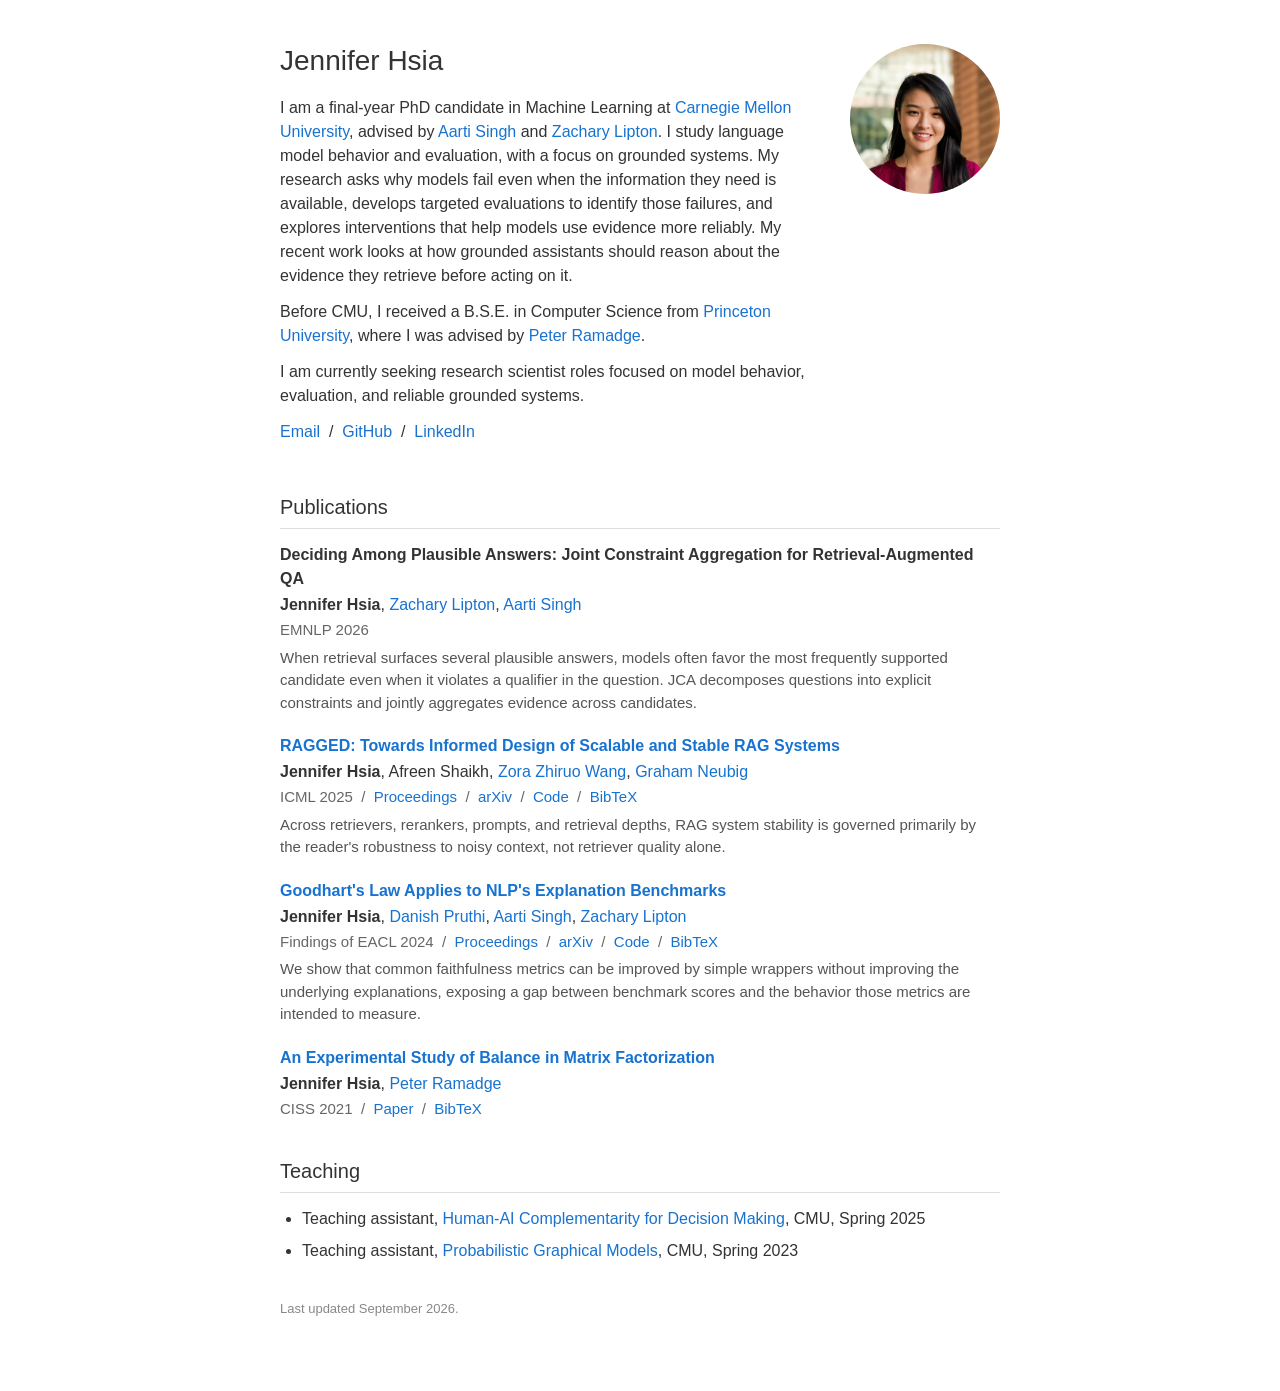
==== index.html @ fed61ab7 "Remove Current Research section, tighten header, bust stylesheet cache Fold a general sentence about" ====
<!doctype html>
<html lang="en">
<head>
  <meta charset="utf-8">
  <meta name="viewport" content="width=device-width, initial-scale=1">
  <title>Jennifer Hsia</title>
  <meta name="author" content="Jennifer Hsia">
  <meta
    name="description"
    content="Jennifer Hsia is a Machine Learning PhD candidate at Carnegie Mellon University researching language model behavior, evaluation, and grounded systems."
  >
  <link rel="canonical" href="https://jenhsia.github.io/">
  <link rel="icon" type="image/jpeg" href="images/avatar.jpg">

  <meta property="og:title" content="Jennifer Hsia">
  <meta
    property="og:description"
    content="Machine Learning PhD candidate at Carnegie Mellon University researching language model behavior, evaluation, and grounded systems."
  >
  <meta property="og:type" content="website">
  <meta property="og:url" content="https://jenhsia.github.io/">
  <meta property="og:image" content="https://jenhsia.github.io/images/avatar.jpg">
  <meta name="twitter:card" content="summary">

  <link rel="stylesheet" href="stylesheet.css?v=3">
</head>

<body>
  <main>
    <header class="about">
      <div class="about-text">
        <h1>Jennifer Hsia</h1>
        <p>
          I am a final-year PhD candidate in Machine Learning at
          <a href="https://www.ml.cmu.edu/">Carnegie Mellon University</a>, advised by
          <a href="https://www.cs.cmu.edu/~aarti/">Aarti Singh</a> and
          <a href="https://www.zacharylipton.com/">Zachary Lipton</a>.
          I study language model behavior and evaluation, with a focus on grounded systems.
          My research asks why models fail even when the information they need is available,
          develops targeted evaluations to identify those failures, and explores interventions
          that help models use evidence more reliably. My recent work looks at how grounded
          assistants should reason about the evidence they retrieve before acting on it.
        </p>
        <p>
          Before CMU, I received a B.S.E. in Computer Science from
          <a href="https://www.princeton.edu/">Princeton University</a>, where I was advised by
          <a href="http://faculty.ee.princeton.edu/ramadge/doku.html">Peter Ramadge</a>.
        </p>
        <p>
          I am currently seeking research scientist roles focused on model behavior,
          evaluation, and reliable grounded systems.
        </p>
        <p class="links">
          <a href="mailto:jennifer.hsia2@gmail.com">Email</a> &nbsp;/&nbsp;
          <a href="https://github.com/jenhsia">GitHub</a> &nbsp;/&nbsp;
          <a href="https://www.linkedin.com/in/jennifer-h-b90144131/">LinkedIn</a>
        </p>
      </div>
      <img class="portrait" src="images/avatar.jpg" alt="Jennifer Hsia">
    </header>


    <section id="publications">
      <h2>Publications</h2>

      <div class="pub">
        <p class="pub-title">
          Deciding Among Plausible Answers: Joint Constraint Aggregation for Retrieval-Augmented QA
        </p>
        <p class="pub-authors">
          <strong>Jennifer Hsia</strong>,
          <a href="https://www.zacharylipton.com/">Zachary Lipton</a>,
          <a href="https://www.cs.cmu.edu/~aarti/">Aarti Singh</a>
        </p>
        <p class="pub-venue">EMNLP 2026</p>
        <p class="pub-summary">
          When retrieval surfaces several plausible answers, models often favor the most
          frequently supported candidate even when it violates a qualifier in the question.
          JCA decomposes questions into explicit constraints and jointly aggregates evidence
          across candidates.
        </p>
      </div>

      <div class="pub">
        <p class="pub-title">
          <a href="https://proceedings.mlr.press/v267/hsia25a.html">
            RAGGED: Towards Informed Design of Scalable and Stable RAG Systems
          </a>
        </p>
        <p class="pub-authors">
          <strong>Jennifer Hsia</strong>,
          Afreen Shaikh,
          <a href="https://zorazrw.github.io/">Zora Zhiruo Wang</a>,
          <a href="https://www.phontron.com/">Graham Neubig</a>
        </p>
        <p class="pub-venue">
          ICML 2025 &nbsp;/&nbsp;
          <a href="https://proceedings.mlr.press/v267/hsia25a.html">Proceedings</a> &nbsp;/&nbsp;
          <a href="https://arxiv.org/abs/2403.09040">arXiv</a> &nbsp;/&nbsp;
          <a href="https://github.com/neulab/ragged">Code</a> &nbsp;/&nbsp;
          <a href="data/RAGGED_bib.html">BibTeX</a>
        </p>
        <p class="pub-summary">
          Across retrievers, rerankers, prompts, and retrieval depths, RAG system stability
          is governed primarily by the reader's robustness to noisy context, not retriever
          quality alone.
        </p>
      </div>

      <div class="pub">
        <p class="pub-title">
          <a href="https://aclanthology.org/2024.findings-eacl.88/">
            Goodhart's Law Applies to NLP's Explanation Benchmarks
          </a>
        </p>
        <p class="pub-authors">
          <strong>Jennifer Hsia</strong>,
          <a href="https://danishpruthi.com/">Danish Pruthi</a>,
          <a href="https://www.cs.cmu.edu/~aarti/">Aarti Singh</a>,
          <a href="https://www.zacharylipton.com/">Zachary Lipton</a>
        </p>
        <p class="pub-venue">
          Findings of EACL 2024 &nbsp;/&nbsp;
          <a href="https://aclanthology.org/2024.findings-eacl.88/">Proceedings</a> &nbsp;/&nbsp;
          <a href="https://arxiv.org/abs/2308.14272">arXiv</a> &nbsp;/&nbsp;
          <a href="https://github.com/jenhsia/goodhart_nlp_explainability">Code</a> &nbsp;/&nbsp;
          <a href="data/Goodharts_bib.html">BibTeX</a>
        </p>
        <p class="pub-summary">
          We show that common faithfulness metrics can be improved by simple wrappers without
          improving the underlying explanations, exposing a gap between benchmark scores and
          the behavior those metrics are intended to measure.
        </p>
      </div>

      <div class="pub">
        <p class="pub-title">
          <a href="https://par.nsf.gov/servlets/purl/10299393">
            An Experimental Study of Balance in Matrix Factorization
          </a>
        </p>
        <p class="pub-authors">
          <strong>Jennifer Hsia</strong>,
          <a href="http://faculty.ee.princeton.edu/ramadge/doku.html">Peter Ramadge</a>
        </p>
        <p class="pub-venue">
          CISS 2021 &nbsp;/&nbsp;
          <a href="https://par.nsf.gov/servlets/purl/10299393">Paper</a> &nbsp;/&nbsp;
          <a href="data/MatrixFactorization_bib.html">BibTeX</a>
        </p>
      </div>
    </section>

    <section id="teaching">
      <h2>Teaching</h2>
      <ul>
        <li>
          Teaching assistant,
          <a href="https://www.cmu.edu/dietrich/sds/ddmlab/cotyweb/syllabus/Syllabus_10-736_88-836_88-436.pdf">Human-AI Complementarity for Decision Making</a>,
          CMU, Spring 2025
        </li>
        <li>
          Teaching assistant,
          <a href="https://andrejristeski.github.io/10708-S23/">Probabilistic Graphical Models</a>,
          CMU, Spring 2023
        </li>
      </ul>
    </section>

    <footer>
      <p>Last updated September 2026.</p>
    </footer>
  </main>
</body>
</html>
---- stylesheet.css ----
body {
  margin: 0;
  padding: 0;
  background: #ffffff;
  color: #333333;
  font-family: "Helvetica Neue", Helvetica, Arial, sans-serif;
  font-size: 16px;
  line-height: 1.5;
}

main {
  max-width: 720px;
  margin: 0 auto;
  padding: 40px 20px 60px;
}

a {
  color: #1772d0;
  text-decoration: none;
}

a:hover,
a:focus {
  text-decoration: underline;
}

h1 {
  margin: 0 0 14px;
  font-size: 28px;
  font-weight: normal;
}

h2 {
  margin: 0 0 14px;
  padding-bottom: 6px;
  border-bottom: 1px solid #dddddd;
  font-size: 20px;
  font-weight: normal;
}

p {
  margin: 0 0 12px;
}

.about {
  display: flex;
  align-items: flex-start;
  gap: 28px;
  margin-bottom: 36px;
}

.about-text {
  flex: 1;
  min-width: 0;
}

.portrait {
  flex: 0 0 150px;
  width: 150px;
  height: 150px;
  border-radius: 50%;
  object-fit: cover;
  margin-top: 4px;
}

section {
  margin-bottom: 36px;
}

.pub {
  margin-bottom: 20px;
}

.pub p {
  margin: 0 0 2px;
}

.pub-title {
  font-weight: bold;
}

.pub-venue {
  color: #666666;
  font-size: 15px;
}

.pub-summary {
  margin-top: 5px !important;
  color: #555555;
  font-size: 15px;
}

ul {
  margin: 0;
  padding-left: 22px;
}

li {
  margin-bottom: 8px;
}

footer {
  color: #888888;
  font-size: 13px;
}

@media (max-width: 600px) {
  .about {
    flex-direction: column-reverse;
    align-items: flex-start;
    gap: 18px;
  }

  .portrait {
    width: 130px;
    height: 130px;
    flex-basis: auto;
  }

  h1 {
    font-size: 26px;
  }
}
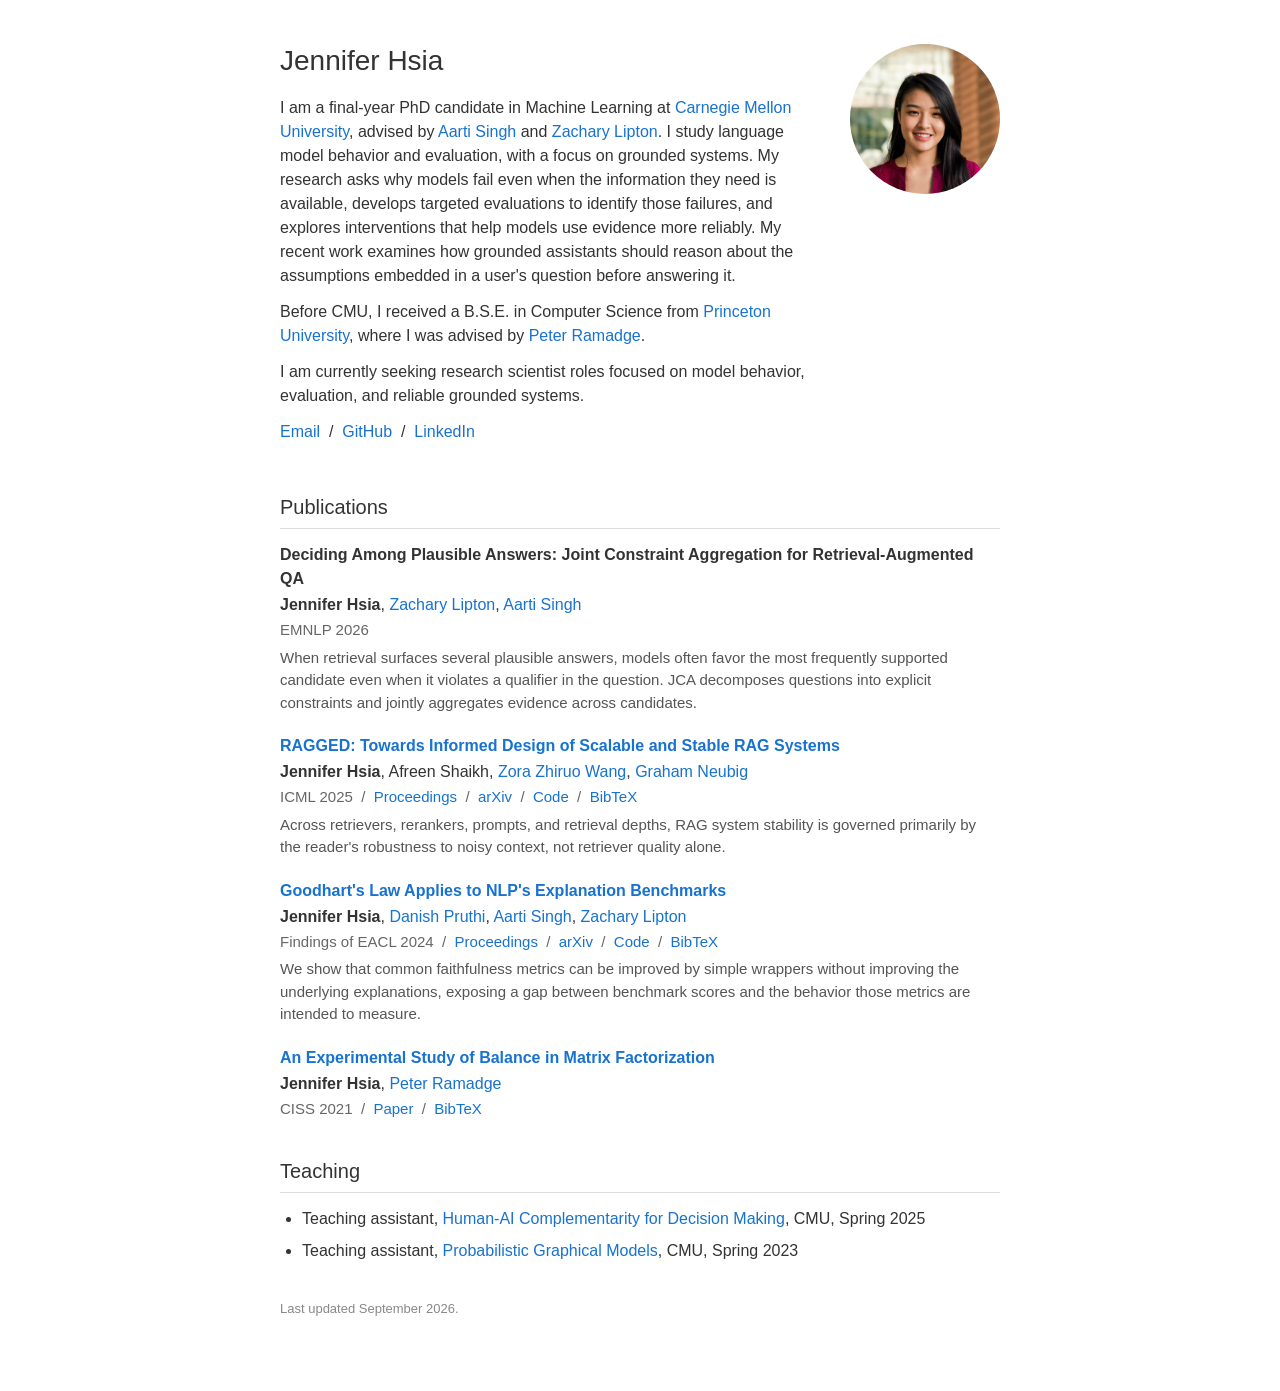
==== commit 54de970f: "Reword recent-work sentence in bio Co-Authored-By: Claude Fable 5.1 <noreply@anthropic.com>" ====
--- a/index.html
+++ b/index.html
@@ -38,8 +38,9 @@
           I study language model behavior and evaluation, with a focus on grounded systems.
           My research asks why models fail even when the information they need is available,
           develops targeted evaluations to identify those failures, and explores interventions
-          that help models use evidence more reliably. My recent work looks at how grounded
-          assistants should reason about the evidence they retrieve before acting on it.
+          that help models use evidence more reliably. My recent work examines how grounded
+          assistants should reason about the assumptions embedded in a user's question
+          before answering it.
         </p>
         <p>
           Before CMU, I received a B.S.E. in Computer Science from
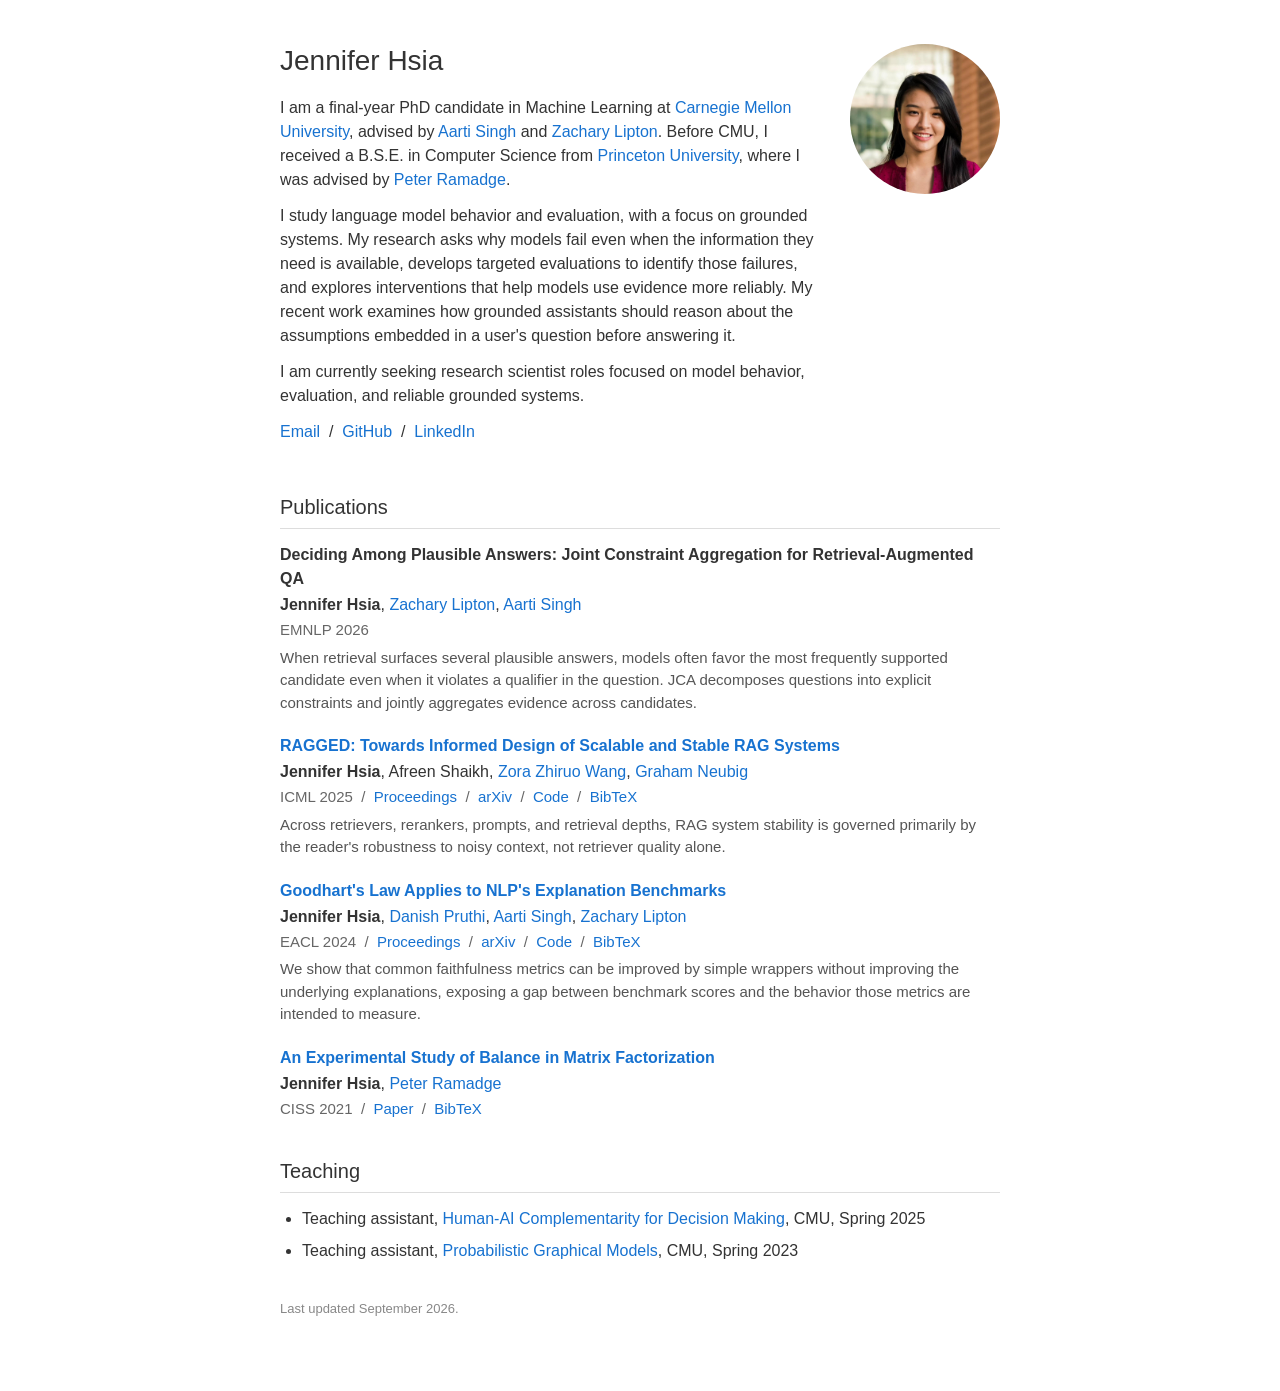
==== commit d330ee06: "Split bio into two paragraphs; shorten EACL venue label Co-Authored-By: Claude Fable 5.1 <noreply@an" ====
--- a/index.html
+++ b/index.html
@@ -35,17 +35,17 @@
           <a href="https://www.ml.cmu.edu/">Carnegie Mellon University</a>, advised by
           <a href="https://www.cs.cmu.edu/~aarti/">Aarti Singh</a> and
           <a href="https://www.zacharylipton.com/">Zachary Lipton</a>.
+          Before CMU, I received a B.S.E. in Computer Science from
+          <a href="https://www.princeton.edu/">Princeton University</a>, where I was advised by
+          <a href="http://faculty.ee.princeton.edu/ramadge/doku.html">Peter Ramadge</a>.
+        </p>
+        <p>
           I study language model behavior and evaluation, with a focus on grounded systems.
           My research asks why models fail even when the information they need is available,
           develops targeted evaluations to identify those failures, and explores interventions
           that help models use evidence more reliably. My recent work examines how grounded
           assistants should reason about the assumptions embedded in a user's question
           before answering it.
-        </p>
-        <p>
-          Before CMU, I received a B.S.E. in Computer Science from
-          <a href="https://www.princeton.edu/">Princeton University</a>, where I was advised by
-          <a href="http://faculty.ee.princeton.edu/ramadge/doku.html">Peter Ramadge</a>.
         </p>
         <p>
           I am currently seeking research scientist roles focused on model behavior,
@@ -121,7 +121,7 @@
           <a href="https://www.zacharylipton.com/">Zachary Lipton</a>
         </p>
         <p class="pub-venue">
-          Findings of EACL 2024 &nbsp;/&nbsp;
+          EACL 2024 &nbsp;/&nbsp;
           <a href="https://aclanthology.org/2024.findings-eacl.88/">Proceedings</a> &nbsp;/&nbsp;
           <a href="https://arxiv.org/abs/2308.14272">arXiv</a> &nbsp;/&nbsp;
           <a href="https://github.com/jenhsia/goodhart_nlp_explainability">Code</a> &nbsp;/&nbsp;
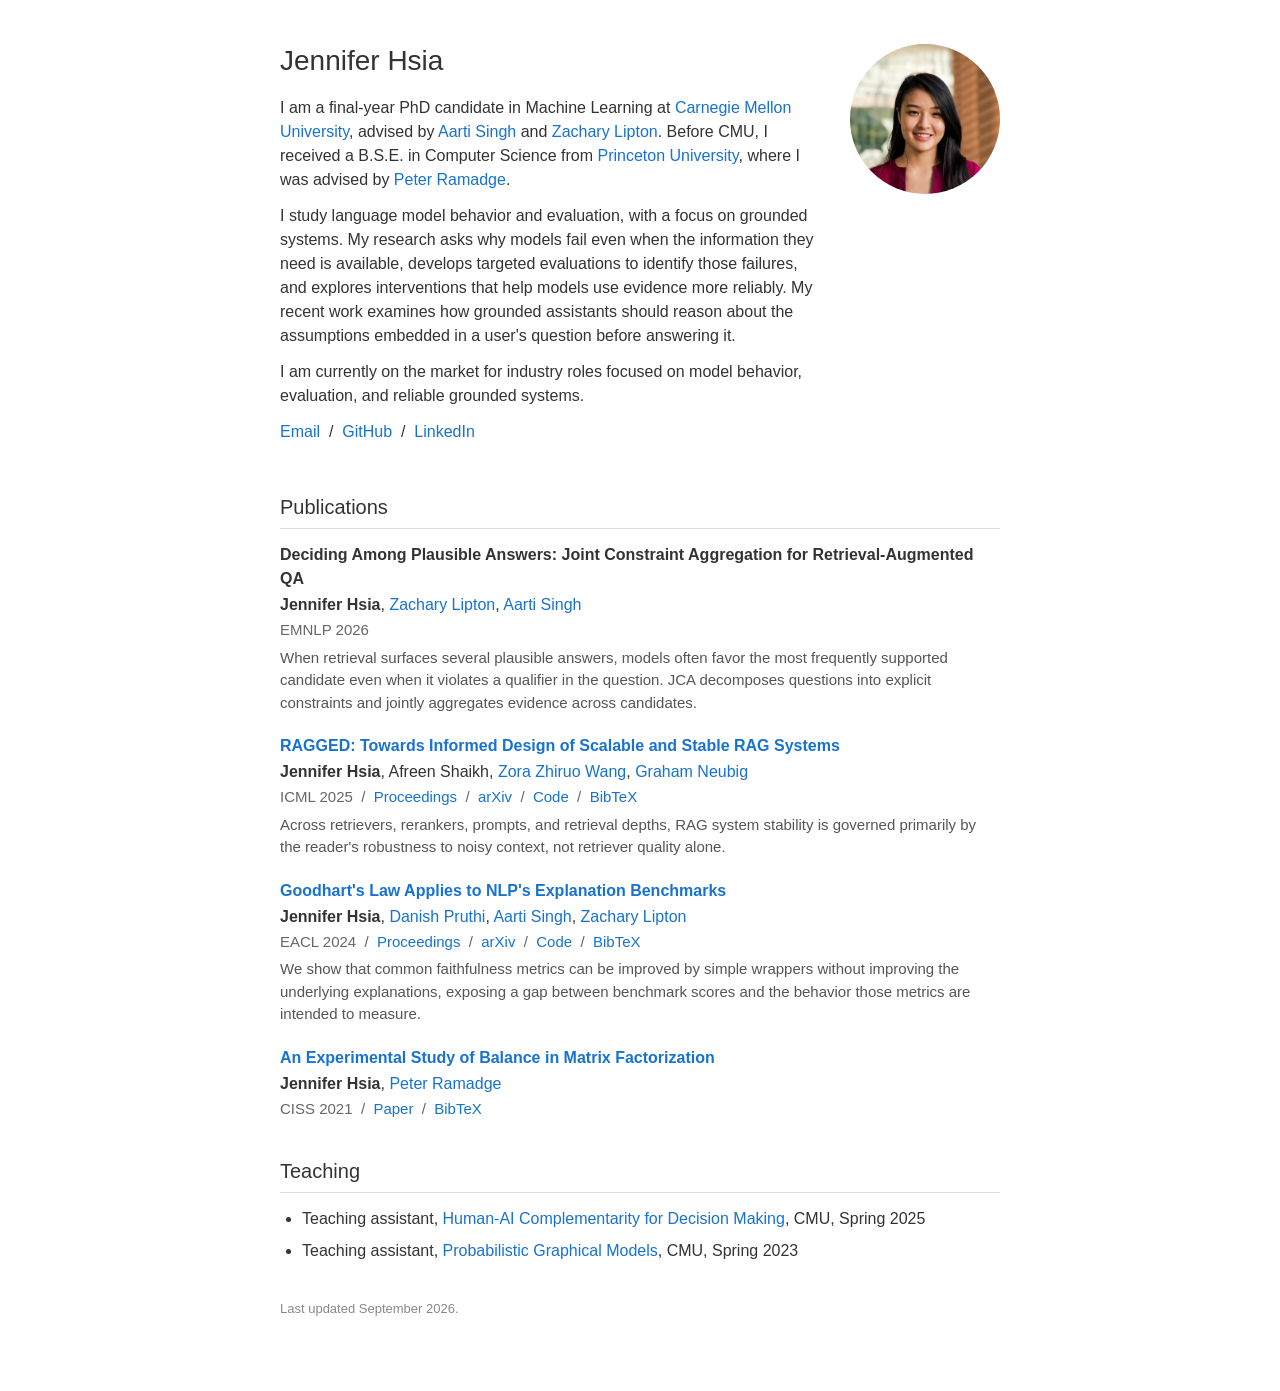
==== commit 13eb7f9e: "Update job market description in index.html" ====
--- a/index.html
+++ b/index.html
@@ -48,7 +48,7 @@
           before answering it.
         </p>
         <p>
-          I am currently seeking research scientist roles focused on model behavior,
+          I am currently on the market for industry roles focused on model behavior,
           evaluation, and reliable grounded systems.
         </p>
         <p class="links">
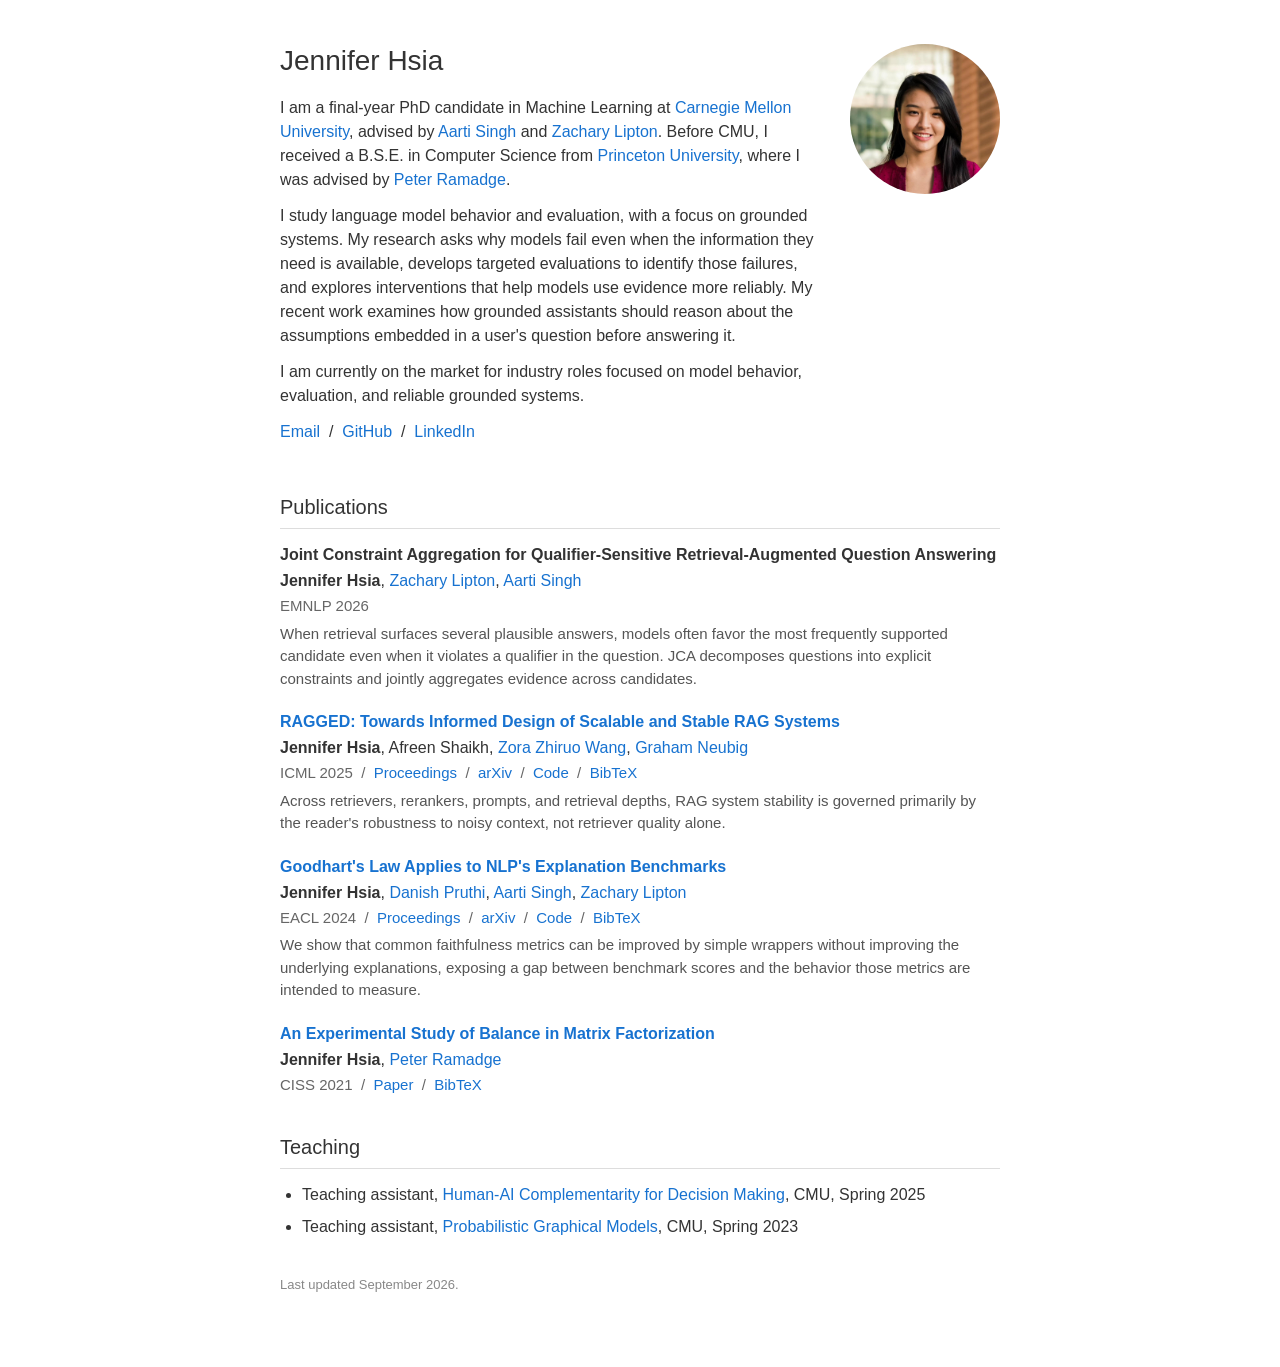
==== commit e070a2e2: "Update publication title for clarity" ====
--- a/index.html
+++ b/index.html
@@ -66,7 +66,7 @@
 
       <div class="pub">
         <p class="pub-title">
-          Deciding Among Plausible Answers: Joint Constraint Aggregation for Retrieval-Augmented QA
+          Joint Constraint Aggregation for Qualifier-Sensitive Retrieval-Augmented Question Answering
         </p>
         <p class="pub-authors">
           <strong>Jennifer Hsia</strong>,
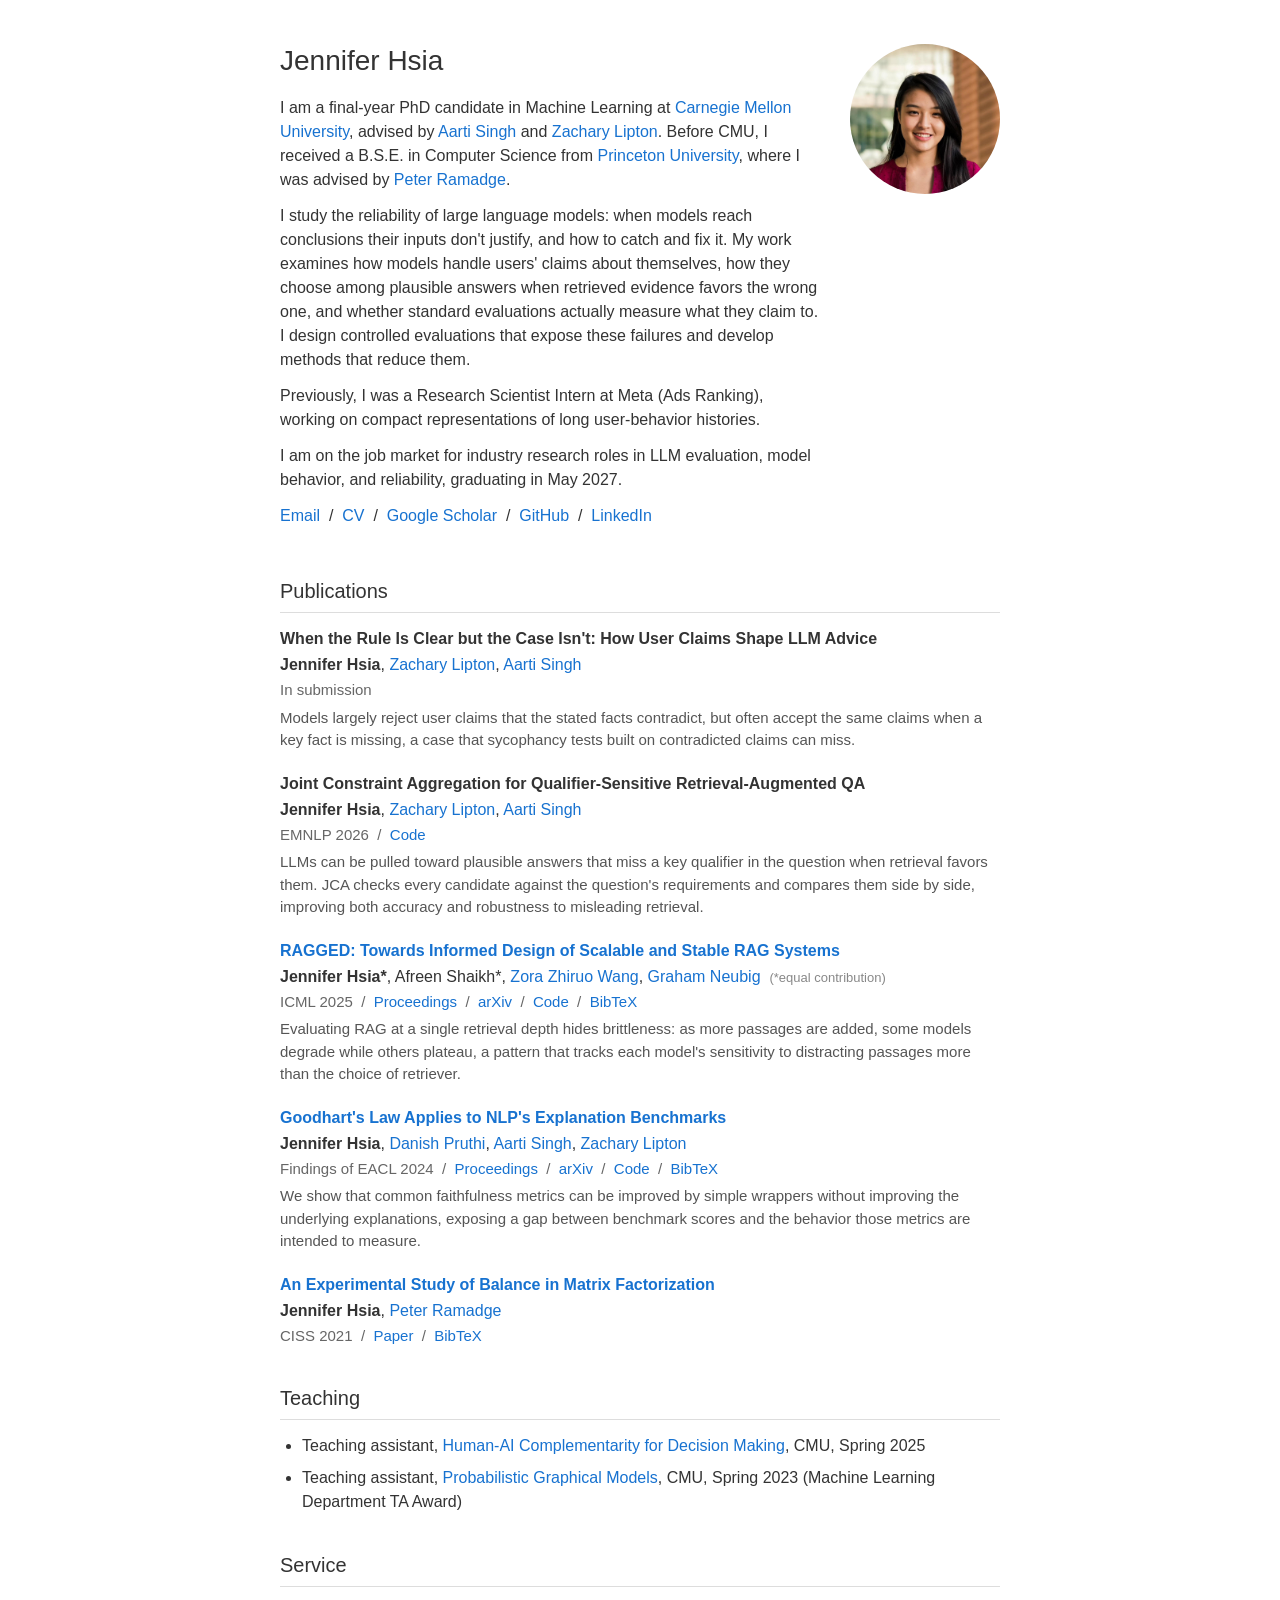
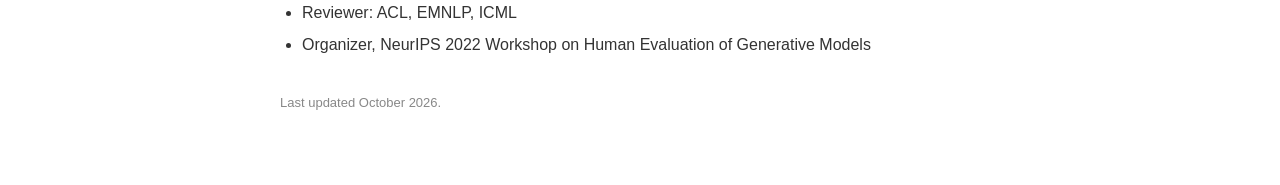
==== commit 559a09f9: "Refresh bio and publications; add CV, Google Scholar link, and Service section Reframe the bio aroun" ====
--- a/index.html
+++ b/index.html
@@ -7,7 +7,7 @@
   <meta name="author" content="Jennifer Hsia">
   <meta
     name="description"
-    content="Jennifer Hsia is a Machine Learning PhD candidate at Carnegie Mellon University researching language model behavior, evaluation, and grounded systems."
+    content="Jennifer Hsia is a Machine Learning PhD candidate at Carnegie Mellon University working on LLM reliability: evaluations that expose model failures and methods that reduce them."
   >
   <link rel="canonical" href="https://jenhsia.github.io/">
   <link rel="icon" type="image/jpeg" href="images/avatar.jpg">
@@ -15,14 +15,14 @@
   <meta property="og:title" content="Jennifer Hsia">
   <meta
     property="og:description"
-    content="Machine Learning PhD candidate at Carnegie Mellon University researching language model behavior, evaluation, and grounded systems."
+    content="Machine Learning PhD candidate at Carnegie Mellon University working on LLM reliability: evaluations that expose model failures and methods that reduce them."
   >
   <meta property="og:type" content="website">
   <meta property="og:url" content="https://jenhsia.github.io/">
   <meta property="og:image" content="https://jenhsia.github.io/images/avatar.jpg">
   <meta name="twitter:card" content="summary">
 
-  <link rel="stylesheet" href="stylesheet.css?v=3">
+  <link rel="stylesheet" href="stylesheet.css?v=4">
 </head>
 
 <body>
@@ -40,19 +40,25 @@
           <a href="http://faculty.ee.princeton.edu/ramadge/doku.html">Peter Ramadge</a>.
         </p>
         <p>
-          I study language model behavior and evaluation, with a focus on grounded systems.
-          My research asks why models fail even when the information they need is available,
-          develops targeted evaluations to identify those failures, and explores interventions
-          that help models use evidence more reliably. My recent work examines how grounded
-          assistants should reason about the assumptions embedded in a user's question
-          before answering it.
-        </p>
-        <p>
-          I am currently on the market for industry roles focused on model behavior,
-          evaluation, and reliable grounded systems.
+          I study the reliability of large language models: when models reach conclusions
+          their inputs don't justify, and how to catch and fix it. My work examines how models
+          handle users' claims about themselves, how they choose among plausible answers when
+          retrieved evidence favors the wrong one, and whether standard evaluations actually
+          measure what they claim to. I design controlled evaluations that expose these
+          failures and develop methods that reduce them.
+        </p>
+        <p>
+          Previously, I was a Research Scientist Intern at Meta (Ads Ranking), working on
+          compact representations of long user-behavior histories.
+        </p>
+        <p>
+          I am on the job market for industry research roles in LLM evaluation, model
+          behavior, and reliability, graduating in May 2027.
         </p>
         <p class="links">
           <a href="mailto:jennifer.hsia2@gmail.com">Email</a> &nbsp;/&nbsp;
+          <a href="Jennifer_Hsia_CV.pdf">CV</a> &nbsp;/&nbsp;
+          <a href="https://scholar.google.com/citations?user=4i-T-5UAAAAJ&amp;hl=en">Google Scholar</a> &nbsp;/&nbsp;
           <a href="https://github.com/jenhsia">GitHub</a> &nbsp;/&nbsp;
           <a href="https://www.linkedin.com/in/jennifer-h-b90144131/">LinkedIn</a>
         </p>
@@ -66,19 +72,39 @@
 
       <div class="pub">
         <p class="pub-title">
-          Joint Constraint Aggregation for Qualifier-Sensitive Retrieval-Augmented Question Answering
+          When the Rule Is Clear but the Case Isn't: How User Claims Shape LLM Advice
         </p>
         <p class="pub-authors">
           <strong>Jennifer Hsia</strong>,
           <a href="https://www.zacharylipton.com/">Zachary Lipton</a>,
           <a href="https://www.cs.cmu.edu/~aarti/">Aarti Singh</a>
         </p>
-        <p class="pub-venue">EMNLP 2026</p>
-        <p class="pub-summary">
-          When retrieval surfaces several plausible answers, models often favor the most
-          frequently supported candidate even when it violates a qualifier in the question.
-          JCA decomposes questions into explicit constraints and jointly aggregates evidence
-          across candidates.
+        <p class="pub-venue">In submission</p>
+        <p class="pub-summary">
+          Models largely reject user claims that the stated facts contradict, but often accept
+          the same claims when a key fact is missing, a case that sycophancy tests built on
+          contradicted claims can miss.
+        </p>
+      </div>
+
+      <div class="pub">
+        <p class="pub-title">
+          Joint Constraint Aggregation for Qualifier-Sensitive Retrieval-Augmented QA
+        </p>
+        <p class="pub-authors">
+          <strong>Jennifer Hsia</strong>,
+          <a href="https://www.zacharylipton.com/">Zachary Lipton</a>,
+          <a href="https://www.cs.cmu.edu/~aarti/">Aarti Singh</a>
+        </p>
+        <p class="pub-venue">
+          EMNLP 2026 &nbsp;/&nbsp;
+          <a href="https://github.com/jenhsia/joint_constraint_aggregation">Code</a>
+        </p>
+        <p class="pub-summary">
+          LLMs can be pulled toward plausible answers that miss a key qualifier in the question
+          when retrieval favors them. JCA checks every candidate against the question's
+          requirements and compares them side by side, improving both accuracy and robustness
+          to misleading retrieval.
         </p>
       </div>
 
@@ -89,10 +115,11 @@
           </a>
         </p>
         <p class="pub-authors">
-          <strong>Jennifer Hsia</strong>,
-          Afreen Shaikh,
+          <strong>Jennifer Hsia*</strong>,
+          Afreen Shaikh*,
           <a href="https://zorazrw.github.io/">Zora Zhiruo Wang</a>,
           <a href="https://www.phontron.com/">Graham Neubig</a>
+          &nbsp;<span class="pub-note">(*equal contribution)</span>
         </p>
         <p class="pub-venue">
           ICML 2025 &nbsp;/&nbsp;
@@ -102,9 +129,9 @@
           <a href="data/RAGGED_bib.html">BibTeX</a>
         </p>
         <p class="pub-summary">
-          Across retrievers, rerankers, prompts, and retrieval depths, RAG system stability
-          is governed primarily by the reader's robustness to noisy context, not retriever
-          quality alone.
+          Evaluating RAG at a single retrieval depth hides brittleness: as more passages are
+          added, some models degrade while others plateau, a pattern that tracks each model's
+          sensitivity to distracting passages more than the choice of retriever.
         </p>
       </div>
 
@@ -121,7 +148,7 @@
           <a href="https://www.zacharylipton.com/">Zachary Lipton</a>
         </p>
         <p class="pub-venue">
-          EACL 2024 &nbsp;/&nbsp;
+          Findings of EACL 2024 &nbsp;/&nbsp;
           <a href="https://aclanthology.org/2024.findings-eacl.88/">Proceedings</a> &nbsp;/&nbsp;
           <a href="https://arxiv.org/abs/2308.14272">arXiv</a> &nbsp;/&nbsp;
           <a href="https://github.com/jenhsia/goodhart_nlp_explainability">Code</a> &nbsp;/&nbsp;
@@ -163,13 +190,21 @@
         <li>
           Teaching assistant,
           <a href="https://andrejristeski.github.io/10708-S23/">Probabilistic Graphical Models</a>,
-          CMU, Spring 2023
+          CMU, Spring 2023 (Machine Learning Department TA Award)
         </li>
       </ul>
     </section>
 
+    <section id="service">
+      <h2>Service</h2>
+      <ul>
+        <li>Reviewer: ACL, EMNLP, ICML</li>
+        <li>Organizer, NeurIPS 2022 Workshop on Human Evaluation of Generative Models</li>
+      </ul>
+    </section>
+
     <footer>
-      <p>Last updated September 2026.</p>
+      <p>Last updated October 2026.</p>
     </footer>
   </main>
 </body>
--- a/stylesheet.css
+++ b/stylesheet.css
@@ -121,3 +121,8 @@
     font-size: 26px;
   }
 }
+
+.pub-note {
+  color: #888888;
+  font-size: 13px;
+}
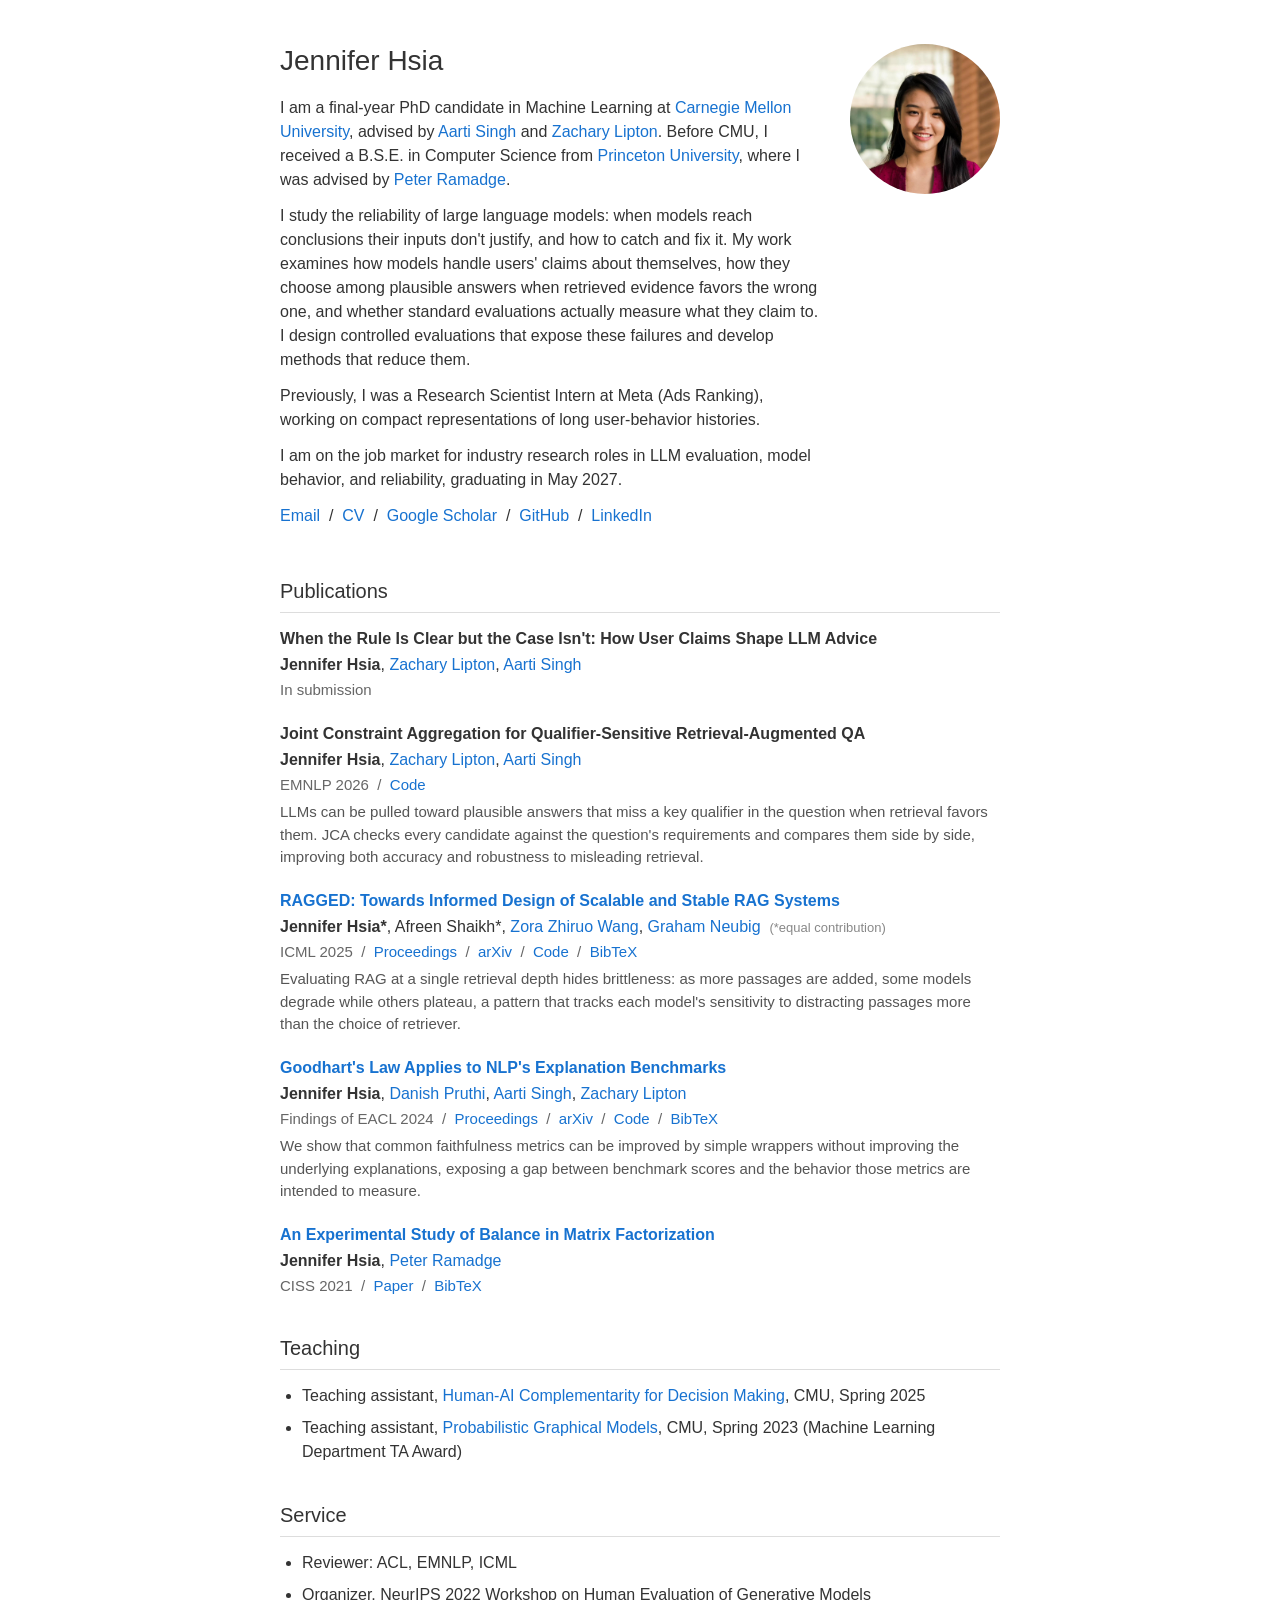
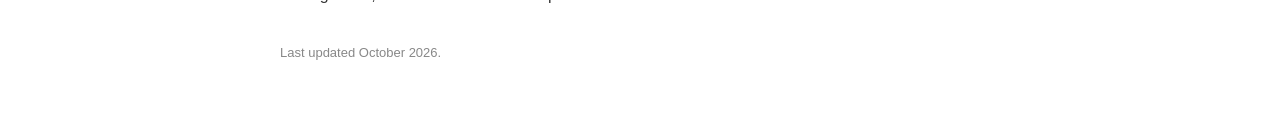
==== commit e496e663: "Hold back details of the in-submission paper until it is on arXiv Co-Authored-By: Claude Opus 5.5 <n" ====
--- a/index.html
+++ b/index.html
@@ -80,11 +80,6 @@
           <a href="https://www.cs.cmu.edu/~aarti/">Aarti Singh</a>
         </p>
         <p class="pub-venue">In submission</p>
-        <p class="pub-summary">
-          Models largely reject user claims that the stated facts contradict, but often accept
-          the same claims when a key fact is missing, a case that sycophancy tests built on
-          contradicted claims can miss.
-        </p>
       </div>
 
       <div class="pub">
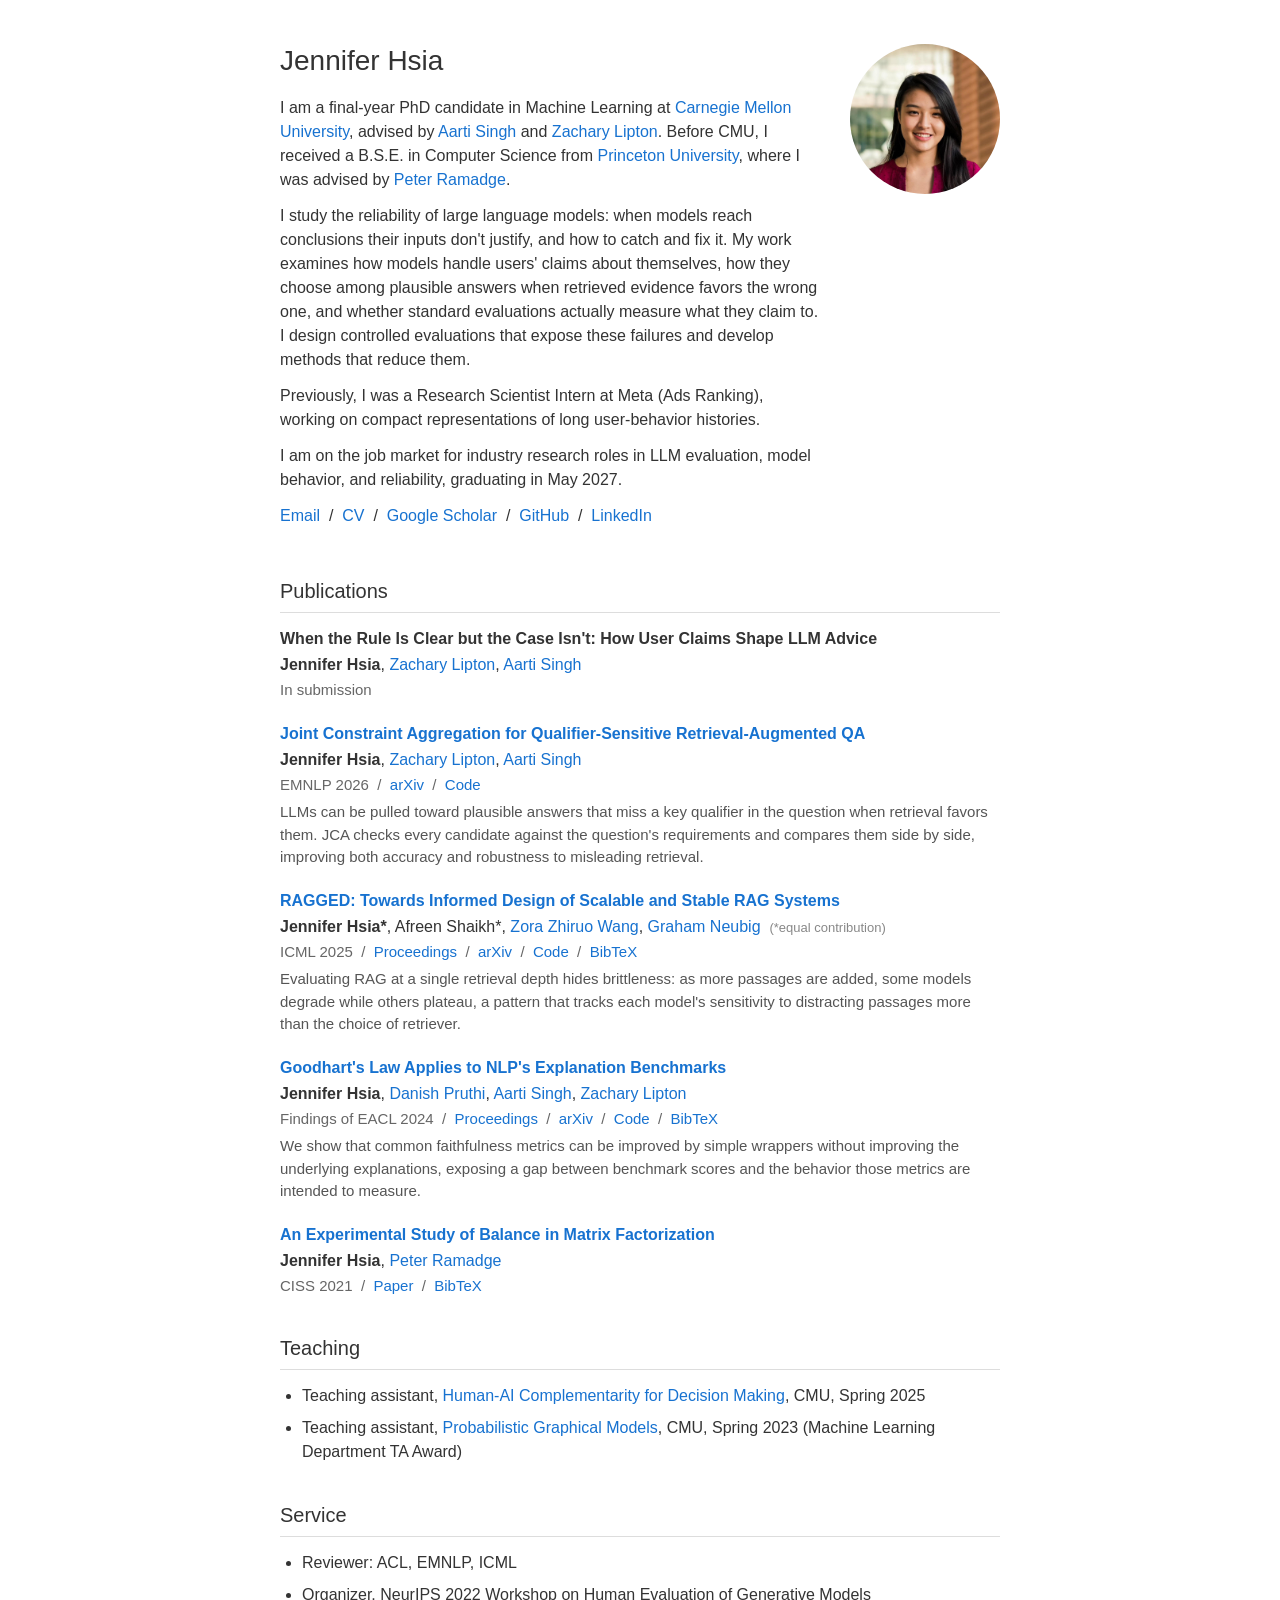
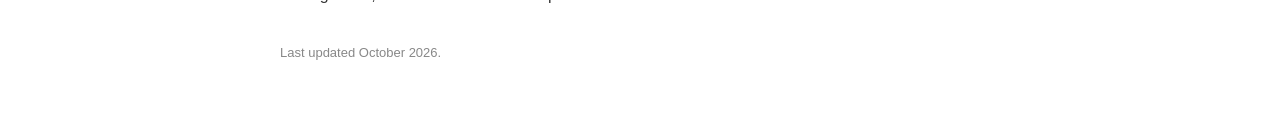
==== commit 9476f6f6: "Add arXiv link for the JCA paper Co-Authored-By: Claude Opus 5.5 <noreply@anthropic.com>" ====
--- a/index.html
+++ b/index.html
@@ -84,7 +84,9 @@
 
       <div class="pub">
         <p class="pub-title">
-          Joint Constraint Aggregation for Qualifier-Sensitive Retrieval-Augmented QA
+          <a href="https://arxiv.org/abs/2610.27114">
+            Joint Constraint Aggregation for Qualifier-Sensitive Retrieval-Augmented QA
+          </a>
         </p>
         <p class="pub-authors">
           <strong>Jennifer Hsia</strong>,
@@ -93,6 +95,7 @@
         </p>
         <p class="pub-venue">
           EMNLP 2026 &nbsp;/&nbsp;
+          <a href="https://arxiv.org/abs/2610.27114">arXiv</a> &nbsp;/&nbsp;
           <a href="https://github.com/jenhsia/joint_constraint_aggregation">Code</a>
         </p>
         <p class="pub-summary">
